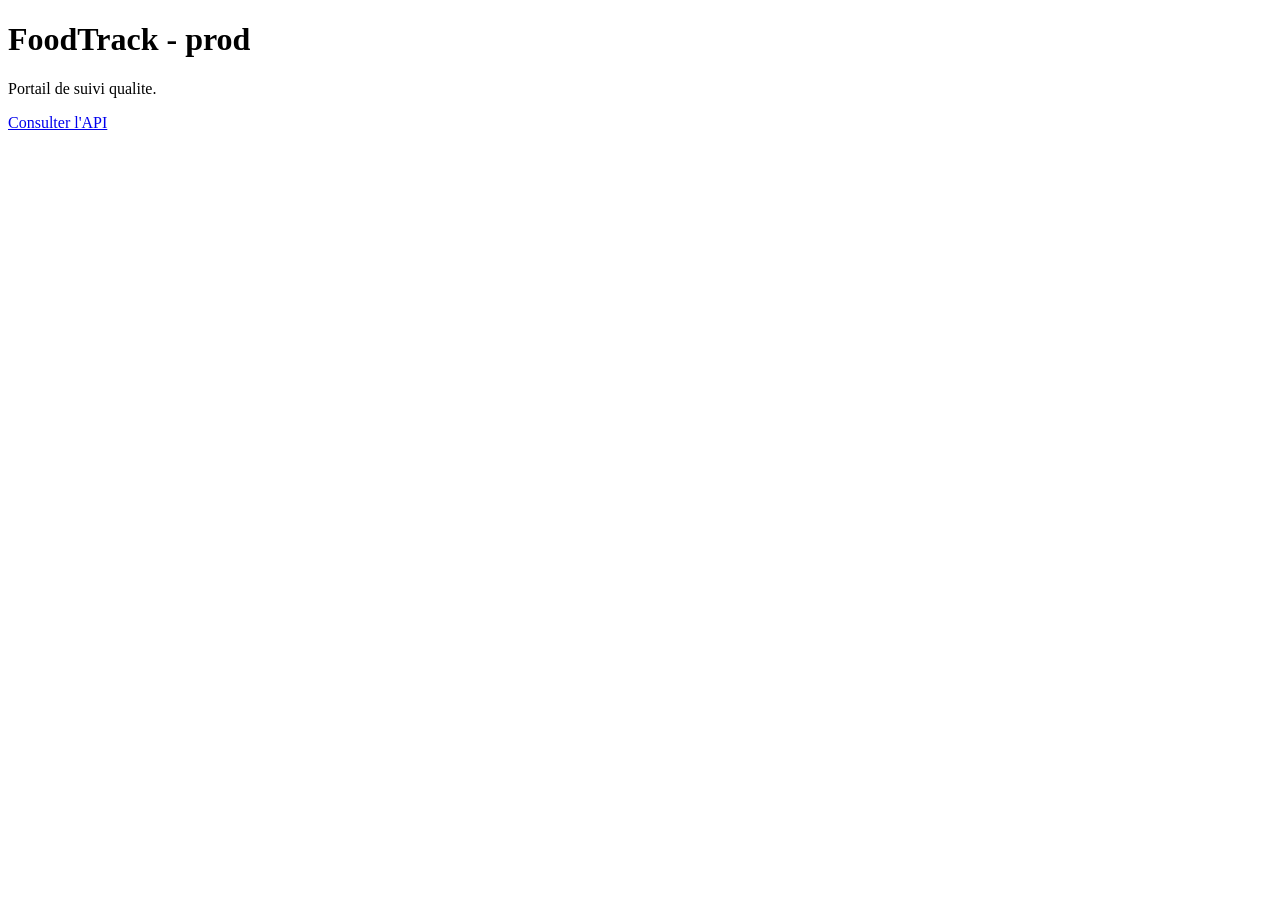
==== k8s/overlays/prod/index.html @ f61c1e89 "feat(k8s): ajouter application FoodTrack et stockage" ====
﻿<!doctype html>
<html lang="fr">
<head><meta charset="utf-8"><title>FoodTrack prod</title></head>
<body>
<h1>FoodTrack - prod</h1>
<p>Portail de suivi qualite.</p>
<p><a href="/api/">Consulter l'API</a></p>
</body>
</html>
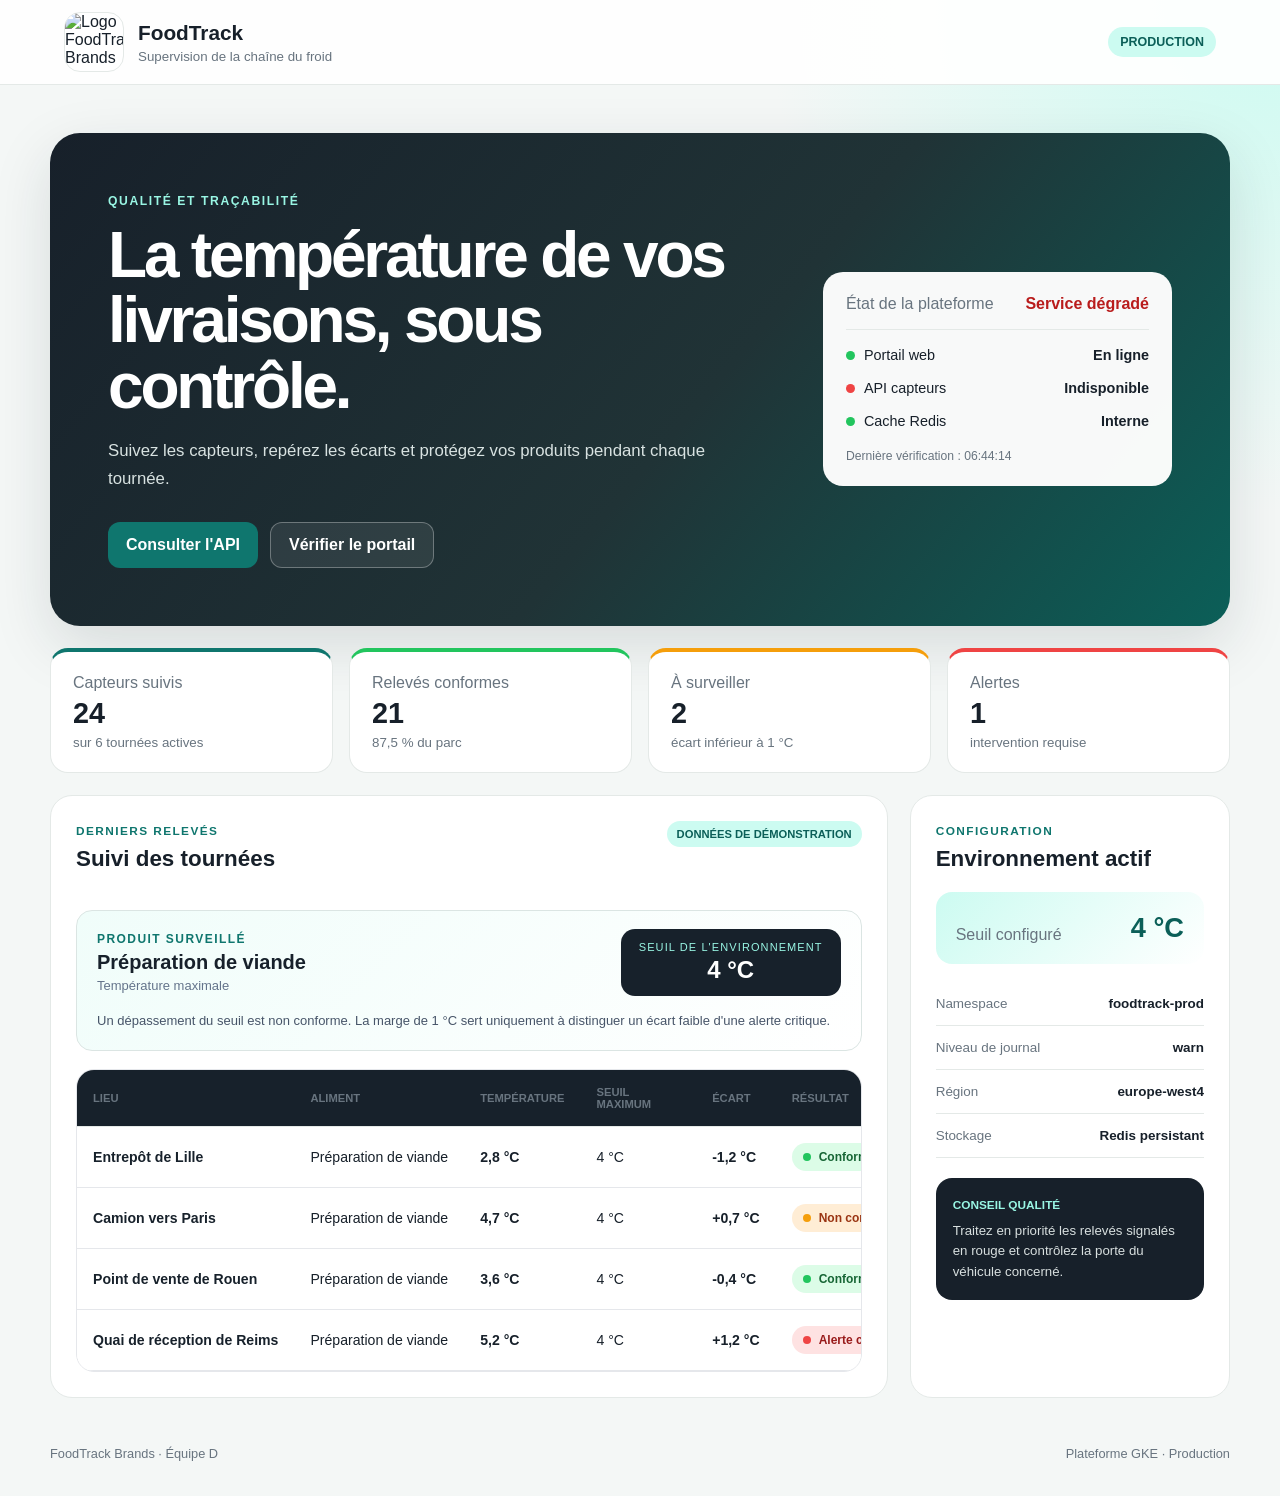
==== commit 050bd54f: "feat(portail): améliorer le suivi des températures" ====
--- a/k8s/overlays/prod/index.html
+++ b/k8s/overlays/prod/index.html
@@ -1,9 +1,794 @@
-﻿<!doctype html>
+<!doctype html>
 <html lang="fr">
-<head><meta charset="utf-8"><title>FoodTrack prod</title></head>
+<head>
+  <meta charset="utf-8">
+  <meta name="viewport" content="width=device-width, initial-scale=1">
+  <meta name="description" content="Tableau de bord FoodTrack">
+  <title>FoodTrack · Production</title>
+
+  <style>
+    :root {
+      --accent: #0f766e;
+      --accent-dark: #0b5f58;
+      --soft: #ccfbf1;
+      --ink: #17202a;
+      --muted: #68747f;
+      --line: #e4e9e7;
+      --surface: #ffffff;
+      --background: #f4f7f6;
+    }
+
+    * {
+      box-sizing: border-box;
+    }
+
+    body {
+      margin: 0;
+      color: var(--ink);
+      background:
+        radial-gradient(circle at 100% 0, var(--soft), transparent 32rem),
+        var(--background);
+      font-family: Arial, Helvetica, sans-serif;
+    }
+
+    .topbar {
+      min-height: 82px;
+      padding: 12px clamp(20px, 5vw, 72px);
+      display: flex;
+      align-items: center;
+      justify-content: space-between;
+      gap: 24px;
+      background: rgba(255, 255, 255, .94);
+      border-bottom: 1px solid var(--line);
+    }
+
+    .brand {
+      display: flex;
+      align-items: center;
+      gap: 14px;
+      text-decoration: none;
+      color: var(--ink);
+    }
+
+    .logo {
+      width: 60px;
+      height: 60px;
+      object-fit: contain;
+      background: white;
+      border: 1px solid var(--line);
+      border-radius: 16px;
+    }
+
+    .brand strong {
+      display: block;
+      font-size: 1.3rem;
+    }
+
+    .brand small {
+      display: block;
+      margin-top: 4px;
+      color: var(--muted);
+    }
+
+    .environment {
+      padding: 8px 12px;
+      color: var(--accent-dark);
+      background: var(--soft);
+      border-radius: 999px;
+      font-size: .78rem;
+      font-weight: bold;
+      text-transform: uppercase;
+    }
+
+    main {
+      width: min(1180px, calc(100% - 40px));
+      margin: auto;
+      padding: 48px 0;
+    }
+
+    .hero {
+      display: grid;
+      grid-template-columns: 1.45fr .75fr;
+      gap: 40px;
+      padding: clamp(30px, 5vw, 58px);
+      color: white;
+      background: linear-gradient(
+        130deg,
+        #17202a 0%,
+        #203336 55%,
+        var(--accent-dark) 100%
+      );
+      border-radius: 30px;
+      box-shadow: 0 20px 60px rgba(20, 37, 43, .13);
+    }
+
+    .eyebrow {
+      color: #99f6e4;
+      font-size: .76rem;
+      font-weight: bold;
+      letter-spacing: .13em;
+      text-transform: uppercase;
+    }
+
+    h1 {
+      max-width: 720px;
+      margin: 14px 0 18px;
+      font-size: clamp(2.3rem, 5vw, 4.3rem);
+      line-height: 1.02;
+      letter-spacing: -.05em;
+    }
+
+    .hero-description {
+      max-width: 650px;
+      margin: 0;
+      color: #d8e2e1;
+      font-size: 1.05rem;
+      line-height: 1.7;
+    }
+
+    .actions {
+      display: flex;
+      flex-wrap: wrap;
+      gap: 12px;
+      margin-top: 28px;
+    }
+
+    .button {
+      min-height: 46px;
+      padding: 0 18px;
+      display: inline-flex;
+      align-items: center;
+      justify-content: center;
+      color: white;
+      border-radius: 12px;
+      font-weight: bold;
+      text-decoration: none;
+    }
+
+    .button-primary {
+      background: var(--accent);
+    }
+
+    .button-secondary {
+      background: rgba(255, 255, 255, .08);
+      border: 1px solid rgba(255, 255, 255, .3);
+    }
+
+    .status-card {
+      align-self: center;
+      padding: 23px;
+      color: var(--ink);
+      background: rgba(255, 255, 255, .97);
+      border-radius: 20px;
+    }
+
+    .status-title {
+      display: flex;
+      justify-content: space-between;
+      gap: 12px;
+      padding-bottom: 16px;
+      border-bottom: 1px solid var(--line);
+    }
+
+    .status-title span {
+      color: var(--muted);
+    }
+
+    .status-title strong {
+      color: #15803d;
+    }
+
+    .status-title strong.offline {
+      color: #b91c1c;
+    }
+
+    .service {
+      display: flex;
+      justify-content: space-between;
+      gap: 16px;
+      padding-top: 17px;
+      font-size: .9rem;
+    }
+
+    .service-name {
+      display: flex;
+      align-items: center;
+    }
+
+    .dot {
+      width: 9px;
+      height: 9px;
+      margin-right: 9px;
+      background: #22c55e;
+      border-radius: 50%;
+    }
+
+    .dot.pending {
+      background: #f59e0b;
+    }
+
+    .dot.offline {
+      background: #ef4444;
+    }
+
+    .updated {
+      margin: 20px 0 0;
+      color: var(--muted);
+      font-size: .76rem;
+    }
+
+    .metrics {
+      display: grid;
+      grid-template-columns: repeat(4, 1fr);
+      gap: 16px;
+      margin: 22px 0;
+    }
+
+    .metric {
+      padding: 22px;
+      background: var(--surface);
+      border: 1px solid var(--line);
+      border-radius: 18px;
+    }
+
+    .metric span,
+    .metric small {
+      display: block;
+      color: var(--muted);
+    }
+
+    .metric strong {
+      display: block;
+      margin: 5px 0;
+      font-size: 1.8rem;
+    }
+
+    .metric.good {
+      border-top: 4px solid #22c55e;
+    }
+
+    .metric.watch {
+      border-top: 4px solid #f59e0b;
+    }
+
+    .metric.alert {
+      border-top: 4px solid #ef4444;
+    }
+
+    .metric.info {
+      border-top: 4px solid var(--accent);
+    }
+
+    .content {
+      display: grid;
+      grid-template-columns: minmax(0, 1.7fr) minmax(280px, .65fr);
+      gap: 22px;
+    }
+
+    .panel {
+      padding: 25px;
+      background: white;
+      border: 1px solid var(--line);
+      border-radius: 22px;
+    }
+
+    .panel-header {
+      display: flex;
+      align-items: flex-start;
+      justify-content: space-between;
+      gap: 20px;
+    }
+
+    .panel h2 {
+      margin: 7px 0 20px;
+      font-size: 1.4rem;
+    }
+
+    .section-label {
+      color: var(--accent);
+      font-size: .74rem;
+      font-weight: bold;
+      letter-spacing: .12em;
+      text-transform: uppercase;
+    }
+
+    .demo {
+      padding: 7px 10px;
+      color: var(--accent-dark);
+      background: var(--soft);
+      border-radius: 999px;
+      font-size: .7rem;
+      font-weight: bold;
+      text-transform: uppercase;
+    }
+
+    .table-wrapper {
+      overflow-x: auto;
+    }
+
+    table {
+      width: 100%;
+      border-collapse: collapse;
+      font-size: .88rem;
+    }
+
+    th {
+      padding: 12px 10px;
+      color: var(--muted);
+      border-bottom: 1px solid var(--line);
+      text-align: left;
+      font-size: .7rem;
+      text-transform: uppercase;
+    }
+
+    td {
+      padding: 16px 10px;
+      border-bottom: 1px solid #eff2f1;
+      white-space: nowrap;
+    }
+
+    .vehicle,
+    .temperature {
+      font-weight: bold;
+    }
+
+    .tag {
+      padding: 5px 9px;
+      border-radius: 999px;
+      font-size: .72rem;
+      font-weight: bold;
+    }
+
+    .tag-ok {
+      color: #166534;
+      background: #dcfce7;
+    }
+
+    .tag-watch {
+      color: #92400e;
+      background: #fef3c7;
+    }
+
+    .tag-alert {
+      color: #991b1b;
+      background: #fee2e2;
+    }
+
+    .threshold {
+      display: flex;
+      align-items: end;
+      justify-content: space-between;
+      padding: 20px;
+      background: linear-gradient(135deg, var(--soft), white);
+      border-radius: 16px;
+    }
+
+    .threshold span {
+      color: var(--muted);
+    }
+
+    .threshold strong {
+      color: var(--accent-dark);
+      font-size: 1.7rem;
+    }
+
+    .config-list {
+      margin: 18px 0 0;
+      padding: 0;
+      list-style: none;
+    }
+
+    .config-list li {
+      display: flex;
+      justify-content: space-between;
+      gap: 12px;
+      padding: 14px 0;
+      border-bottom: 1px solid var(--line);
+      font-size: .84rem;
+    }
+
+    .config-list span {
+      color: var(--muted);
+    }
+
+    .quality-note {
+      margin-top: 20px;
+      padding: 17px;
+      color: white;
+      background: #17202a;
+      border-radius: 16px;
+    }
+
+    .quality-note strong {
+      color: #99f6e4;
+      font-size: .74rem;
+      text-transform: uppercase;
+    }
+
+    .quality-note p {
+      margin: 8px 0 0;
+      color: #d8dfdf;
+      font-size: .83rem;
+      line-height: 1.55;
+    }
+
+    footer {
+      display: flex;
+      justify-content: space-between;
+      gap: 20px;
+      width: min(1180px, calc(100% - 40px));
+      margin: auto;
+      padding: 0 0 35px;
+      color: var(--muted);
+      font-size: .8rem;
+    }
+
+    @media (max-width: 950px) {
+      .hero,
+      .content {
+        grid-template-columns: 1fr;
+      }
+
+      .metrics {
+        grid-template-columns: repeat(2, 1fr);
+      }
+    }
+
+    @media (max-width: 620px) {
+      .topbar {
+        align-items: flex-start;
+      }
+
+      main {
+        width: calc(100% - 24px);
+        padding-top: 20px;
+      }
+
+      .hero {
+        padding: 28px 22px;
+        border-radius: 22px;
+      }
+
+      h1 {
+        font-size: 2.35rem;
+      }
+
+      .metrics {
+        grid-template-columns: 1fr;
+      }
+
+      .panel-header,
+      footer {
+        flex-direction: column;
+      }
+    }
+  </style>
+</head>
+
 <body>
-<h1>FoodTrack - prod</h1>
-<p>Portail de suivi qualite.</p>
-<p><a href="/api/">Consulter l'API</a></p>
+  <header class="topbar">
+    <a class="brand" href="/">
+      <img class="logo" src="/logo.png" alt="Logo FoodTrack Brands">
+      <span>
+        <strong>FoodTrack</strong>
+        <small>Supervision de la chaîne du froid</small>
+      </span>
+    </a>
+
+    <span class="environment">Production</span>
+  </header>
+
+  <main>
+    <section class="hero">
+      <div>
+        <span class="eyebrow">Qualité et traçabilité</span>
+        <h1>La température de vos livraisons, sous contrôle.</h1>
+
+        <p class="hero-description">
+          Suivez les capteurs, repérez les écarts et protégez vos
+          produits pendant chaque tournée.
+        </p>
+
+        <div class="actions">
+          <a class="button button-primary" href="/api/">
+            Consulter l'API
+          </a>
+
+          <a class="button button-secondary" href="/healthz">
+            Vérifier le portail
+          </a>
+        </div>
+      </div>
+
+      <aside class="status-card">
+        <div class="status-title">
+          <span>État de la plateforme</span>
+          <strong id="global-status">Vérification…</strong>
+        </div>
+
+        <div class="service">
+          <span class="service-name">
+            <i class="dot"></i>
+            Portail web
+          </span>
+          <strong>En ligne</strong>
+        </div>
+
+        <div class="service">
+          <span class="service-name">
+            <i class="dot pending" id="api-dot"></i>
+            API capteurs
+          </span>
+          <strong id="api-status">Test en cours</strong>
+        </div>
+
+        <div class="service">
+          <span class="service-name">
+            <i class="dot"></i>
+            Cache Redis
+          </span>
+          <strong>Interne</strong>
+        </div>
+
+        <p class="updated">
+          Dernière vérification :
+          <span id="last-update">—</span>
+        </p>
+      </aside>
+    </section>
+
+    <section class="metrics">
+      <article class="metric info">
+        <span>Capteurs suivis</span>
+        <strong>24</strong>
+        <small>sur 6 tournées actives</small>
+      </article>
+
+      <article class="metric good">
+        <span>Relevés conformes</span>
+        <strong>21</strong>
+        <small>87,5 % du parc</small>
+      </article>
+
+      <article class="metric watch">
+        <span>À surveiller</span>
+        <strong>2</strong>
+        <small>écart inférieur à 1 °C</small>
+      </article>
+
+      <article class="metric alert">
+        <span>Alertes</span>
+        <strong>1</strong>
+        <small>intervention requise</small>
+      </article>
+    </section>
+
+    <section class="content">
+      <article class="panel">
+        <div class="panel-header">
+          <div>
+            <span class="section-label">Derniers relevés</span>
+            <h2>Suivi des tournées</h2>
+          </div>
+
+          <span class="demo">Données de démonstration</span>
+        </div>
+
+        <div class="table-wrapper">
+          <div style="margin:18px 0;padding:18px 20px;border:1px solid #dbe5e3;border-radius:16px;background:linear-gradient(135deg,#f0fdfa,#ffffff);">
+    <div style="display:flex;flex-wrap:wrap;justify-content:space-between;align-items:center;gap:12px;">
+        <div>
+            <div style="font-size:12px;font-weight:800;letter-spacing:.12em;text-transform:uppercase;color:#0f766e;">
+                Produit surveillé
+            </div>
+            <div style="margin-top:5px;font-size:20px;font-weight:900;color:#17212b;">
+                Préparation de viande
+            </div>
+            <div style="margin-top:4px;font-size:13px;color:#64748b;">
+                Température maximale
+            </div>
+        </div>
+
+        <div style="padding:12px 18px;border-radius:14px;background:#17212b;color:white;text-align:center;">
+            <div style="font-size:11px;text-transform:uppercase;letter-spacing:.1em;color:#99f6e4;">
+                Seuil de l'environnement
+            </div>
+            <div style="margin-top:3px;font-size:24px;font-weight:900;">
+                4 °C
+            </div>
+        </div>
+    </div>
+
+    <p style="margin:15px 0 0;color:#475569;font-size:13px;line-height:1.6;">
+        Un dépassement du seuil est non conforme. La marge de 1 °C sert uniquement
+        à distinguer un écart faible d'une alerte critique.
+    </p>
+</div>
+
+<div style="overflow-x:auto;border:1px solid #e5e7eb;border-radius:18px;background:white;">
+    <table style="width:100%;border-collapse:collapse;min-width:850px;">
+        <thead>
+            <tr style="background:#17212b;color:white;text-align:left;">
+                <th style="padding:16px;">Lieu</th>
+                <th style="padding:16px;">Aliment</th>
+                <th style="padding:16px;">Température</th>
+                <th style="padding:16px;">Seuil maximum</th>
+                <th style="padding:16px;">Écart</th>
+                <th style="padding:16px;">Résultat</th>
+            </tr>
+        </thead>
+        <tbody>
+            <tr>
+    <td style="padding:16px;border-bottom:1px solid #e5e7eb;font-weight:700;color:#17212b;">
+        Entrepôt de Lille
+    </td>
+    <td style="padding:16px;border-bottom:1px solid #e5e7eb;">
+        Préparation de viande
+    </td>
+    <td style="padding:16px;border-bottom:1px solid #e5e7eb;font-weight:800;">
+        2,8 °C
+    </td>
+    <td style="padding:16px;border-bottom:1px solid #e5e7eb;">
+        4 °C
+    </td>
+    <td style="padding:16px;border-bottom:1px solid #e5e7eb;font-weight:700;">
+        -1,2 °C
+    </td>
+    <td style="padding:16px;border-bottom:1px solid #e5e7eb;">
+        <span style="display:inline-flex;align-items:center;gap:8px;padding:7px 11px;border-radius:999px;background:#dcfce7;color:#166534;font-size:12px;font-weight:800;white-space:nowrap;">
+            <span style="width:8px;height:8px;border-radius:50%;background:#22c55e;"></span>
+            Conforme
+        </span>
+    </td>
+</tr><tr>
+    <td style="padding:16px;border-bottom:1px solid #e5e7eb;font-weight:700;color:#17212b;">
+        Camion vers Paris
+    </td>
+    <td style="padding:16px;border-bottom:1px solid #e5e7eb;">
+        Préparation de viande
+    </td>
+    <td style="padding:16px;border-bottom:1px solid #e5e7eb;font-weight:800;">
+        4,7 °C
+    </td>
+    <td style="padding:16px;border-bottom:1px solid #e5e7eb;">
+        4 °C
+    </td>
+    <td style="padding:16px;border-bottom:1px solid #e5e7eb;font-weight:700;">
+        +0,7 °C
+    </td>
+    <td style="padding:16px;border-bottom:1px solid #e5e7eb;">
+        <span style="display:inline-flex;align-items:center;gap:8px;padding:7px 11px;border-radius:999px;background:#ffedd5;color:#9a3412;font-size:12px;font-weight:800;white-space:nowrap;">
+            <span style="width:8px;height:8px;border-radius:50%;background:#f59e0b;"></span>
+            Non conforme
+        </span>
+    </td>
+</tr><tr>
+    <td style="padding:16px;border-bottom:1px solid #e5e7eb;font-weight:700;color:#17212b;">
+        Point de vente de Rouen
+    </td>
+    <td style="padding:16px;border-bottom:1px solid #e5e7eb;">
+        Préparation de viande
+    </td>
+    <td style="padding:16px;border-bottom:1px solid #e5e7eb;font-weight:800;">
+        3,6 °C
+    </td>
+    <td style="padding:16px;border-bottom:1px solid #e5e7eb;">
+        4 °C
+    </td>
+    <td style="padding:16px;border-bottom:1px solid #e5e7eb;font-weight:700;">
+        -0,4 °C
+    </td>
+    <td style="padding:16px;border-bottom:1px solid #e5e7eb;">
+        <span style="display:inline-flex;align-items:center;gap:8px;padding:7px 11px;border-radius:999px;background:#dcfce7;color:#166534;font-size:12px;font-weight:800;white-space:nowrap;">
+            <span style="width:8px;height:8px;border-radius:50%;background:#22c55e;"></span>
+            Conforme
+        </span>
+    </td>
+</tr><tr>
+    <td style="padding:16px;border-bottom:1px solid #e5e7eb;font-weight:700;color:#17212b;">
+        Quai de réception de Reims
+    </td>
+    <td style="padding:16px;border-bottom:1px solid #e5e7eb;">
+        Préparation de viande
+    </td>
+    <td style="padding:16px;border-bottom:1px solid #e5e7eb;font-weight:800;">
+        5,2 °C
+    </td>
+    <td style="padding:16px;border-bottom:1px solid #e5e7eb;">
+        4 °C
+    </td>
+    <td style="padding:16px;border-bottom:1px solid #e5e7eb;font-weight:700;">
+        +1,2 °C
+    </td>
+    <td style="padding:16px;border-bottom:1px solid #e5e7eb;">
+        <span style="display:inline-flex;align-items:center;gap:8px;padding:7px 11px;border-radius:999px;background:#fee2e2;color:#991b1b;font-size:12px;font-weight:800;white-space:nowrap;">
+            <span style="width:8px;height:8px;border-radius:50%;background:#ef4444;"></span>
+            Alerte critique
+        </span>
+    </td>
+</tr>
+        </tbody>
+    </table>
+</div>
+        </div>
+      </article>
+
+      <aside class="panel">
+        <span class="section-label">Configuration</span>
+        <h2>Environnement actif</h2>
+
+        <div class="threshold">
+          <span>Seuil configuré</span>
+          <strong>4 °C</strong>
+        </div>
+
+        <ul class="config-list">
+          <li>
+            <span>Namespace</span>
+            <strong>foodtrack-prod</strong>
+          </li>
+
+          <li>
+            <span>Niveau de journal</span>
+            <strong>warn</strong>
+          </li>
+
+          <li>
+            <span>Région</span>
+            <strong>europe-west4</strong>
+          </li>
+
+          <li>
+            <span>Stockage</span>
+            <strong>Redis persistant</strong>
+          </li>
+        </ul>
+
+        <div class="quality-note">
+          <strong>Conseil qualité</strong>
+
+          <p>
+            Traitez en priorité les relevés signalés en rouge et
+            contrôlez la porte du véhicule concerné.
+          </p>
+        </div>
+      </aside>
+    </section>
+  </main>
+
+  <footer>
+    <span>FoodTrack Brands · Équipe D</span>
+    <span>Plateforme GKE · Production</span>
+  </footer>
+
+  <script>
+    const apiStatus = document.getElementById("api-status");
+    const apiDot = document.getElementById("api-dot");
+    const globalStatus = document.getElementById("global-status");
+
+    document.getElementById("last-update").textContent =
+      new Intl.DateTimeFormat("fr-FR", {
+        hour: "2-digit",
+        minute: "2-digit",
+        second: "2-digit"
+      }).format(new Date());
+
+    fetch("/api/", { cache: "no-store" })
+      .then(response => {
+        if (!response.ok) {
+          throw new Error("HTTP " + response.status);
+        }
+
+        apiStatus.textContent = "En ligne";
+        apiDot.className = "dot";
+        globalStatus.textContent = "Opérationnelle";
+      })
+      .catch(() => {
+        apiStatus.textContent = "Indisponible";
+        apiDot.className = "dot offline";
+        globalStatus.textContent = "Service dégradé";
+        globalStatus.classList.add("offline");
+      });
+  </script>
 </body>
-</html>
+</html>
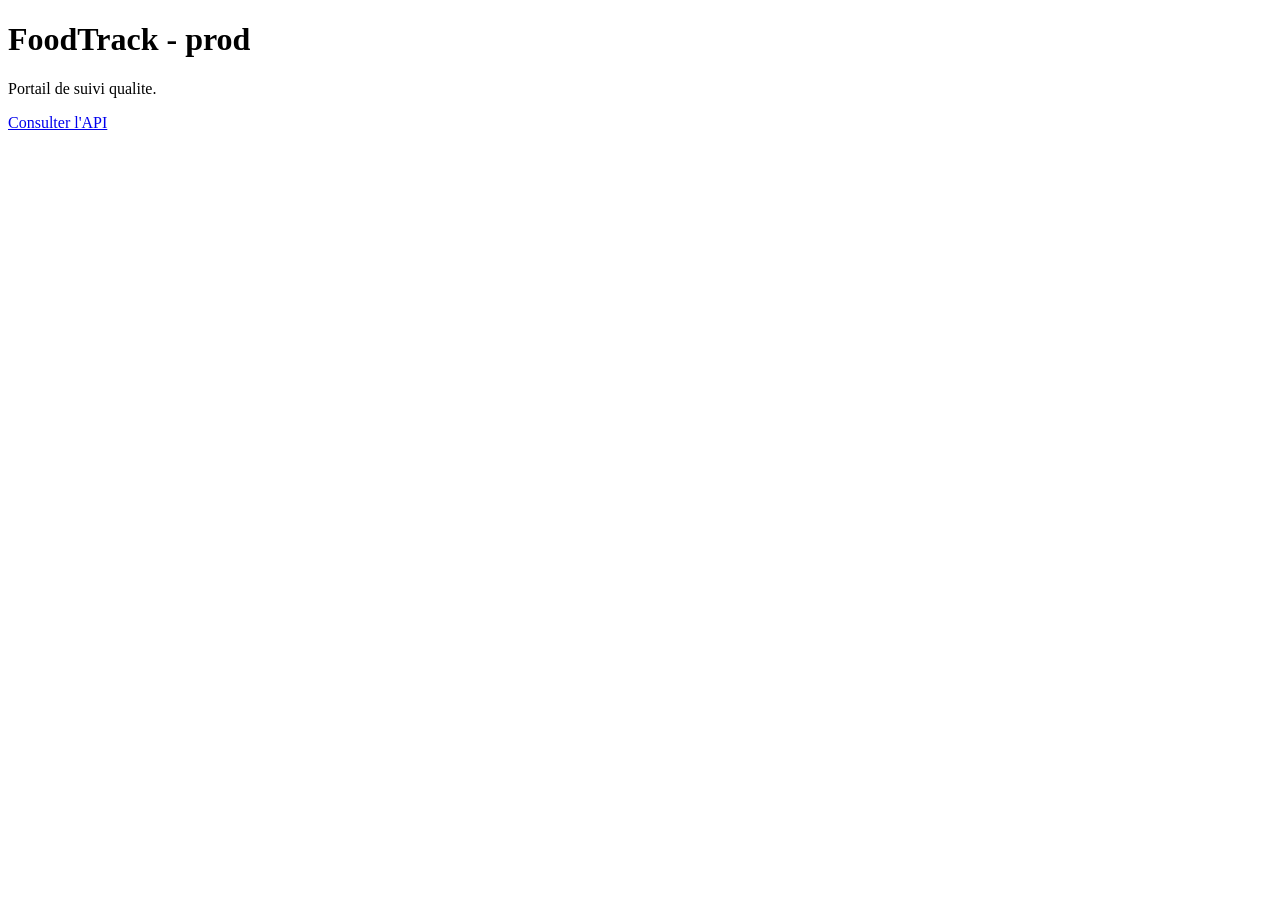
==== commit de384e4e: "Merge branch 'main' into feature/terraform" ====
--- a/k8s/overlays/prod/index.html
+++ b/k8s/overlays/prod/index.html
@@ -1,794 +1,9 @@
-<!doctype html>
+﻿<!doctype html>
 <html lang="fr">
-<head>
-  <meta charset="utf-8">
-  <meta name="viewport" content="width=device-width, initial-scale=1">
-  <meta name="description" content="Tableau de bord FoodTrack">
-  <title>FoodTrack · Production</title>
-
-  <style>
-    :root {
-      --accent: #0f766e;
-      --accent-dark: #0b5f58;
-      --soft: #ccfbf1;
-      --ink: #17202a;
-      --muted: #68747f;
-      --line: #e4e9e7;
-      --surface: #ffffff;
-      --background: #f4f7f6;
-    }
-
-    * {
-      box-sizing: border-box;
-    }
-
-    body {
-      margin: 0;
-      color: var(--ink);
-      background:
-        radial-gradient(circle at 100% 0, var(--soft), transparent 32rem),
-        var(--background);
-      font-family: Arial, Helvetica, sans-serif;
-    }
-
-    .topbar {
-      min-height: 82px;
-      padding: 12px clamp(20px, 5vw, 72px);
-      display: flex;
-      align-items: center;
-      justify-content: space-between;
-      gap: 24px;
-      background: rgba(255, 255, 255, .94);
-      border-bottom: 1px solid var(--line);
-    }
-
-    .brand {
-      display: flex;
-      align-items: center;
-      gap: 14px;
-      text-decoration: none;
-      color: var(--ink);
-    }
-
-    .logo {
-      width: 60px;
-      height: 60px;
-      object-fit: contain;
-      background: white;
-      border: 1px solid var(--line);
-      border-radius: 16px;
-    }
-
-    .brand strong {
-      display: block;
-      font-size: 1.3rem;
-    }
-
-    .brand small {
-      display: block;
-      margin-top: 4px;
-      color: var(--muted);
-    }
-
-    .environment {
-      padding: 8px 12px;
-      color: var(--accent-dark);
-      background: var(--soft);
-      border-radius: 999px;
-      font-size: .78rem;
-      font-weight: bold;
-      text-transform: uppercase;
-    }
-
-    main {
-      width: min(1180px, calc(100% - 40px));
-      margin: auto;
-      padding: 48px 0;
-    }
-
-    .hero {
-      display: grid;
-      grid-template-columns: 1.45fr .75fr;
-      gap: 40px;
-      padding: clamp(30px, 5vw, 58px);
-      color: white;
-      background: linear-gradient(
-        130deg,
-        #17202a 0%,
-        #203336 55%,
-        var(--accent-dark) 100%
-      );
-      border-radius: 30px;
-      box-shadow: 0 20px 60px rgba(20, 37, 43, .13);
-    }
-
-    .eyebrow {
-      color: #99f6e4;
-      font-size: .76rem;
-      font-weight: bold;
-      letter-spacing: .13em;
-      text-transform: uppercase;
-    }
-
-    h1 {
-      max-width: 720px;
-      margin: 14px 0 18px;
-      font-size: clamp(2.3rem, 5vw, 4.3rem);
-      line-height: 1.02;
-      letter-spacing: -.05em;
-    }
-
-    .hero-description {
-      max-width: 650px;
-      margin: 0;
-      color: #d8e2e1;
-      font-size: 1.05rem;
-      line-height: 1.7;
-    }
-
-    .actions {
-      display: flex;
-      flex-wrap: wrap;
-      gap: 12px;
-      margin-top: 28px;
-    }
-
-    .button {
-      min-height: 46px;
-      padding: 0 18px;
-      display: inline-flex;
-      align-items: center;
-      justify-content: center;
-      color: white;
-      border-radius: 12px;
-      font-weight: bold;
-      text-decoration: none;
-    }
-
-    .button-primary {
-      background: var(--accent);
-    }
-
-    .button-secondary {
-      background: rgba(255, 255, 255, .08);
-      border: 1px solid rgba(255, 255, 255, .3);
-    }
-
-    .status-card {
-      align-self: center;
-      padding: 23px;
-      color: var(--ink);
-      background: rgba(255, 255, 255, .97);
-      border-radius: 20px;
-    }
-
-    .status-title {
-      display: flex;
-      justify-content: space-between;
-      gap: 12px;
-      padding-bottom: 16px;
-      border-bottom: 1px solid var(--line);
-    }
-
-    .status-title span {
-      color: var(--muted);
-    }
-
-    .status-title strong {
-      color: #15803d;
-    }
-
-    .status-title strong.offline {
-      color: #b91c1c;
-    }
-
-    .service {
-      display: flex;
-      justify-content: space-between;
-      gap: 16px;
-      padding-top: 17px;
-      font-size: .9rem;
-    }
-
-    .service-name {
-      display: flex;
-      align-items: center;
-    }
-
-    .dot {
-      width: 9px;
-      height: 9px;
-      margin-right: 9px;
-      background: #22c55e;
-      border-radius: 50%;
-    }
-
-    .dot.pending {
-      background: #f59e0b;
-    }
-
-    .dot.offline {
-      background: #ef4444;
-    }
-
-    .updated {
-      margin: 20px 0 0;
-      color: var(--muted);
-      font-size: .76rem;
-    }
-
-    .metrics {
-      display: grid;
-      grid-template-columns: repeat(4, 1fr);
-      gap: 16px;
-      margin: 22px 0;
-    }
-
-    .metric {
-      padding: 22px;
-      background: var(--surface);
-      border: 1px solid var(--line);
-      border-radius: 18px;
-    }
-
-    .metric span,
-    .metric small {
-      display: block;
-      color: var(--muted);
-    }
-
-    .metric strong {
-      display: block;
-      margin: 5px 0;
-      font-size: 1.8rem;
-    }
-
-    .metric.good {
-      border-top: 4px solid #22c55e;
-    }
-
-    .metric.watch {
-      border-top: 4px solid #f59e0b;
-    }
-
-    .metric.alert {
-      border-top: 4px solid #ef4444;
-    }
-
-    .metric.info {
-      border-top: 4px solid var(--accent);
-    }
-
-    .content {
-      display: grid;
-      grid-template-columns: minmax(0, 1.7fr) minmax(280px, .65fr);
-      gap: 22px;
-    }
-
-    .panel {
-      padding: 25px;
-      background: white;
-      border: 1px solid var(--line);
-      border-radius: 22px;
-    }
-
-    .panel-header {
-      display: flex;
-      align-items: flex-start;
-      justify-content: space-between;
-      gap: 20px;
-    }
-
-    .panel h2 {
-      margin: 7px 0 20px;
-      font-size: 1.4rem;
-    }
-
-    .section-label {
-      color: var(--accent);
-      font-size: .74rem;
-      font-weight: bold;
-      letter-spacing: .12em;
-      text-transform: uppercase;
-    }
-
-    .demo {
-      padding: 7px 10px;
-      color: var(--accent-dark);
-      background: var(--soft);
-      border-radius: 999px;
-      font-size: .7rem;
-      font-weight: bold;
-      text-transform: uppercase;
-    }
-
-    .table-wrapper {
-      overflow-x: auto;
-    }
-
-    table {
-      width: 100%;
-      border-collapse: collapse;
-      font-size: .88rem;
-    }
-
-    th {
-      padding: 12px 10px;
-      color: var(--muted);
-      border-bottom: 1px solid var(--line);
-      text-align: left;
-      font-size: .7rem;
-      text-transform: uppercase;
-    }
-
-    td {
-      padding: 16px 10px;
-      border-bottom: 1px solid #eff2f1;
-      white-space: nowrap;
-    }
-
-    .vehicle,
-    .temperature {
-      font-weight: bold;
-    }
-
-    .tag {
-      padding: 5px 9px;
-      border-radius: 999px;
-      font-size: .72rem;
-      font-weight: bold;
-    }
-
-    .tag-ok {
-      color: #166534;
-      background: #dcfce7;
-    }
-
-    .tag-watch {
-      color: #92400e;
-      background: #fef3c7;
-    }
-
-    .tag-alert {
-      color: #991b1b;
-      background: #fee2e2;
-    }
-
-    .threshold {
-      display: flex;
-      align-items: end;
-      justify-content: space-between;
-      padding: 20px;
-      background: linear-gradient(135deg, var(--soft), white);
-      border-radius: 16px;
-    }
-
-    .threshold span {
-      color: var(--muted);
-    }
-
-    .threshold strong {
-      color: var(--accent-dark);
-      font-size: 1.7rem;
-    }
-
-    .config-list {
-      margin: 18px 0 0;
-      padding: 0;
-      list-style: none;
-    }
-
-    .config-list li {
-      display: flex;
-      justify-content: space-between;
-      gap: 12px;
-      padding: 14px 0;
-      border-bottom: 1px solid var(--line);
-      font-size: .84rem;
-    }
-
-    .config-list span {
-      color: var(--muted);
-    }
-
-    .quality-note {
-      margin-top: 20px;
-      padding: 17px;
-      color: white;
-      background: #17202a;
-      border-radius: 16px;
-    }
-
-    .quality-note strong {
-      color: #99f6e4;
-      font-size: .74rem;
-      text-transform: uppercase;
-    }
-
-    .quality-note p {
-      margin: 8px 0 0;
-      color: #d8dfdf;
-      font-size: .83rem;
-      line-height: 1.55;
-    }
-
-    footer {
-      display: flex;
-      justify-content: space-between;
-      gap: 20px;
-      width: min(1180px, calc(100% - 40px));
-      margin: auto;
-      padding: 0 0 35px;
-      color: var(--muted);
-      font-size: .8rem;
-    }
-
-    @media (max-width: 950px) {
-      .hero,
-      .content {
-        grid-template-columns: 1fr;
-      }
-
-      .metrics {
-        grid-template-columns: repeat(2, 1fr);
-      }
-    }
-
-    @media (max-width: 620px) {
-      .topbar {
-        align-items: flex-start;
-      }
-
-      main {
-        width: calc(100% - 24px);
-        padding-top: 20px;
-      }
-
-      .hero {
-        padding: 28px 22px;
-        border-radius: 22px;
-      }
-
-      h1 {
-        font-size: 2.35rem;
-      }
-
-      .metrics {
-        grid-template-columns: 1fr;
-      }
-
-      .panel-header,
-      footer {
-        flex-direction: column;
-      }
-    }
-  </style>
-</head>
-
+<head><meta charset="utf-8"><title>FoodTrack prod</title></head>
 <body>
-  <header class="topbar">
-    <a class="brand" href="/">
-      <img class="logo" src="/logo.png" alt="Logo FoodTrack Brands">
-      <span>
-        <strong>FoodTrack</strong>
-        <small>Supervision de la chaîne du froid</small>
-      </span>
-    </a>
-
-    <span class="environment">Production</span>
-  </header>
-
-  <main>
-    <section class="hero">
-      <div>
-        <span class="eyebrow">Qualité et traçabilité</span>
-        <h1>La température de vos livraisons, sous contrôle.</h1>
-
-        <p class="hero-description">
-          Suivez les capteurs, repérez les écarts et protégez vos
-          produits pendant chaque tournée.
-        </p>
-
-        <div class="actions">
-          <a class="button button-primary" href="/api/">
-            Consulter l'API
-          </a>
-
-          <a class="button button-secondary" href="/healthz">
-            Vérifier le portail
-          </a>
-        </div>
-      </div>
-
-      <aside class="status-card">
-        <div class="status-title">
-          <span>État de la plateforme</span>
-          <strong id="global-status">Vérification…</strong>
-        </div>
-
-        <div class="service">
-          <span class="service-name">
-            <i class="dot"></i>
-            Portail web
-          </span>
-          <strong>En ligne</strong>
-        </div>
-
-        <div class="service">
-          <span class="service-name">
-            <i class="dot pending" id="api-dot"></i>
-            API capteurs
-          </span>
-          <strong id="api-status">Test en cours</strong>
-        </div>
-
-        <div class="service">
-          <span class="service-name">
-            <i class="dot"></i>
-            Cache Redis
-          </span>
-          <strong>Interne</strong>
-        </div>
-
-        <p class="updated">
-          Dernière vérification :
-          <span id="last-update">—</span>
-        </p>
-      </aside>
-    </section>
-
-    <section class="metrics">
-      <article class="metric info">
-        <span>Capteurs suivis</span>
-        <strong>24</strong>
-        <small>sur 6 tournées actives</small>
-      </article>
-
-      <article class="metric good">
-        <span>Relevés conformes</span>
-        <strong>21</strong>
-        <small>87,5 % du parc</small>
-      </article>
-
-      <article class="metric watch">
-        <span>À surveiller</span>
-        <strong>2</strong>
-        <small>écart inférieur à 1 °C</small>
-      </article>
-
-      <article class="metric alert">
-        <span>Alertes</span>
-        <strong>1</strong>
-        <small>intervention requise</small>
-      </article>
-    </section>
-
-    <section class="content">
-      <article class="panel">
-        <div class="panel-header">
-          <div>
-            <span class="section-label">Derniers relevés</span>
-            <h2>Suivi des tournées</h2>
-          </div>
-
-          <span class="demo">Données de démonstration</span>
-        </div>
-
-        <div class="table-wrapper">
-          <div style="margin:18px 0;padding:18px 20px;border:1px solid #dbe5e3;border-radius:16px;background:linear-gradient(135deg,#f0fdfa,#ffffff);">
-    <div style="display:flex;flex-wrap:wrap;justify-content:space-between;align-items:center;gap:12px;">
-        <div>
-            <div style="font-size:12px;font-weight:800;letter-spacing:.12em;text-transform:uppercase;color:#0f766e;">
-                Produit surveillé
-            </div>
-            <div style="margin-top:5px;font-size:20px;font-weight:900;color:#17212b;">
-                Préparation de viande
-            </div>
-            <div style="margin-top:4px;font-size:13px;color:#64748b;">
-                Température maximale
-            </div>
-        </div>
-
-        <div style="padding:12px 18px;border-radius:14px;background:#17212b;color:white;text-align:center;">
-            <div style="font-size:11px;text-transform:uppercase;letter-spacing:.1em;color:#99f6e4;">
-                Seuil de l'environnement
-            </div>
-            <div style="margin-top:3px;font-size:24px;font-weight:900;">
-                4 °C
-            </div>
-        </div>
-    </div>
-
-    <p style="margin:15px 0 0;color:#475569;font-size:13px;line-height:1.6;">
-        Un dépassement du seuil est non conforme. La marge de 1 °C sert uniquement
-        à distinguer un écart faible d'une alerte critique.
-    </p>
-</div>
-
-<div style="overflow-x:auto;border:1px solid #e5e7eb;border-radius:18px;background:white;">
-    <table style="width:100%;border-collapse:collapse;min-width:850px;">
-        <thead>
-            <tr style="background:#17212b;color:white;text-align:left;">
-                <th style="padding:16px;">Lieu</th>
-                <th style="padding:16px;">Aliment</th>
-                <th style="padding:16px;">Température</th>
-                <th style="padding:16px;">Seuil maximum</th>
-                <th style="padding:16px;">Écart</th>
-                <th style="padding:16px;">Résultat</th>
-            </tr>
-        </thead>
-        <tbody>
-            <tr>
-    <td style="padding:16px;border-bottom:1px solid #e5e7eb;font-weight:700;color:#17212b;">
-        Entrepôt de Lille
-    </td>
-    <td style="padding:16px;border-bottom:1px solid #e5e7eb;">
-        Préparation de viande
-    </td>
-    <td style="padding:16px;border-bottom:1px solid #e5e7eb;font-weight:800;">
-        2,8 °C
-    </td>
-    <td style="padding:16px;border-bottom:1px solid #e5e7eb;">
-        4 °C
-    </td>
-    <td style="padding:16px;border-bottom:1px solid #e5e7eb;font-weight:700;">
-        -1,2 °C
-    </td>
-    <td style="padding:16px;border-bottom:1px solid #e5e7eb;">
-        <span style="display:inline-flex;align-items:center;gap:8px;padding:7px 11px;border-radius:999px;background:#dcfce7;color:#166534;font-size:12px;font-weight:800;white-space:nowrap;">
-            <span style="width:8px;height:8px;border-radius:50%;background:#22c55e;"></span>
-            Conforme
-        </span>
-    </td>
-</tr><tr>
-    <td style="padding:16px;border-bottom:1px solid #e5e7eb;font-weight:700;color:#17212b;">
-        Camion vers Paris
-    </td>
-    <td style="padding:16px;border-bottom:1px solid #e5e7eb;">
-        Préparation de viande
-    </td>
-    <td style="padding:16px;border-bottom:1px solid #e5e7eb;font-weight:800;">
-        4,7 °C
-    </td>
-    <td style="padding:16px;border-bottom:1px solid #e5e7eb;">
-        4 °C
-    </td>
-    <td style="padding:16px;border-bottom:1px solid #e5e7eb;font-weight:700;">
-        +0,7 °C
-    </td>
-    <td style="padding:16px;border-bottom:1px solid #e5e7eb;">
-        <span style="display:inline-flex;align-items:center;gap:8px;padding:7px 11px;border-radius:999px;background:#ffedd5;color:#9a3412;font-size:12px;font-weight:800;white-space:nowrap;">
-            <span style="width:8px;height:8px;border-radius:50%;background:#f59e0b;"></span>
-            Non conforme
-        </span>
-    </td>
-</tr><tr>
-    <td style="padding:16px;border-bottom:1px solid #e5e7eb;font-weight:700;color:#17212b;">
-        Point de vente de Rouen
-    </td>
-    <td style="padding:16px;border-bottom:1px solid #e5e7eb;">
-        Préparation de viande
-    </td>
-    <td style="padding:16px;border-bottom:1px solid #e5e7eb;font-weight:800;">
-        3,6 °C
-    </td>
-    <td style="padding:16px;border-bottom:1px solid #e5e7eb;">
-        4 °C
-    </td>
-    <td style="padding:16px;border-bottom:1px solid #e5e7eb;font-weight:700;">
-        -0,4 °C
-    </td>
-    <td style="padding:16px;border-bottom:1px solid #e5e7eb;">
-        <span style="display:inline-flex;align-items:center;gap:8px;padding:7px 11px;border-radius:999px;background:#dcfce7;color:#166534;font-size:12px;font-weight:800;white-space:nowrap;">
-            <span style="width:8px;height:8px;border-radius:50%;background:#22c55e;"></span>
-            Conforme
-        </span>
-    </td>
-</tr><tr>
-    <td style="padding:16px;border-bottom:1px solid #e5e7eb;font-weight:700;color:#17212b;">
-        Quai de réception de Reims
-    </td>
-    <td style="padding:16px;border-bottom:1px solid #e5e7eb;">
-        Préparation de viande
-    </td>
-    <td style="padding:16px;border-bottom:1px solid #e5e7eb;font-weight:800;">
-        5,2 °C
-    </td>
-    <td style="padding:16px;border-bottom:1px solid #e5e7eb;">
-        4 °C
-    </td>
-    <td style="padding:16px;border-bottom:1px solid #e5e7eb;font-weight:700;">
-        +1,2 °C
-    </td>
-    <td style="padding:16px;border-bottom:1px solid #e5e7eb;">
-        <span style="display:inline-flex;align-items:center;gap:8px;padding:7px 11px;border-radius:999px;background:#fee2e2;color:#991b1b;font-size:12px;font-weight:800;white-space:nowrap;">
-            <span style="width:8px;height:8px;border-radius:50%;background:#ef4444;"></span>
-            Alerte critique
-        </span>
-    </td>
-</tr>
-        </tbody>
-    </table>
-</div>
-        </div>
-      </article>
-
-      <aside class="panel">
-        <span class="section-label">Configuration</span>
-        <h2>Environnement actif</h2>
-
-        <div class="threshold">
-          <span>Seuil configuré</span>
-          <strong>4 °C</strong>
-        </div>
-
-        <ul class="config-list">
-          <li>
-            <span>Namespace</span>
-            <strong>foodtrack-prod</strong>
-          </li>
-
-          <li>
-            <span>Niveau de journal</span>
-            <strong>warn</strong>
-          </li>
-
-          <li>
-            <span>Région</span>
-            <strong>europe-west4</strong>
-          </li>
-
-          <li>
-            <span>Stockage</span>
-            <strong>Redis persistant</strong>
-          </li>
-        </ul>
-
-        <div class="quality-note">
-          <strong>Conseil qualité</strong>
-
-          <p>
-            Traitez en priorité les relevés signalés en rouge et
-            contrôlez la porte du véhicule concerné.
-          </p>
-        </div>
-      </aside>
-    </section>
-  </main>
-
-  <footer>
-    <span>FoodTrack Brands · Équipe D</span>
-    <span>Plateforme GKE · Production</span>
-  </footer>
-
-  <script>
-    const apiStatus = document.getElementById("api-status");
-    const apiDot = document.getElementById("api-dot");
-    const globalStatus = document.getElementById("global-status");
-
-    document.getElementById("last-update").textContent =
-      new Intl.DateTimeFormat("fr-FR", {
-        hour: "2-digit",
-        minute: "2-digit",
-        second: "2-digit"
-      }).format(new Date());
-
-    fetch("/api/", { cache: "no-store" })
-      .then(response => {
-        if (!response.ok) {
-          throw new Error("HTTP " + response.status);
-        }
-
-        apiStatus.textContent = "En ligne";
-        apiDot.className = "dot";
-        globalStatus.textContent = "Opérationnelle";
-      })
-      .catch(() => {
-        apiStatus.textContent = "Indisponible";
-        apiDot.className = "dot offline";
-        globalStatus.textContent = "Service dégradé";
-        globalStatus.classList.add("offline");
-      });
-  </script>
+<h1>FoodTrack - prod</h1>
+<p>Portail de suivi qualite.</p>
+<p><a href="/api/">Consulter l'API</a></p>
 </body>
-</html>+</html>
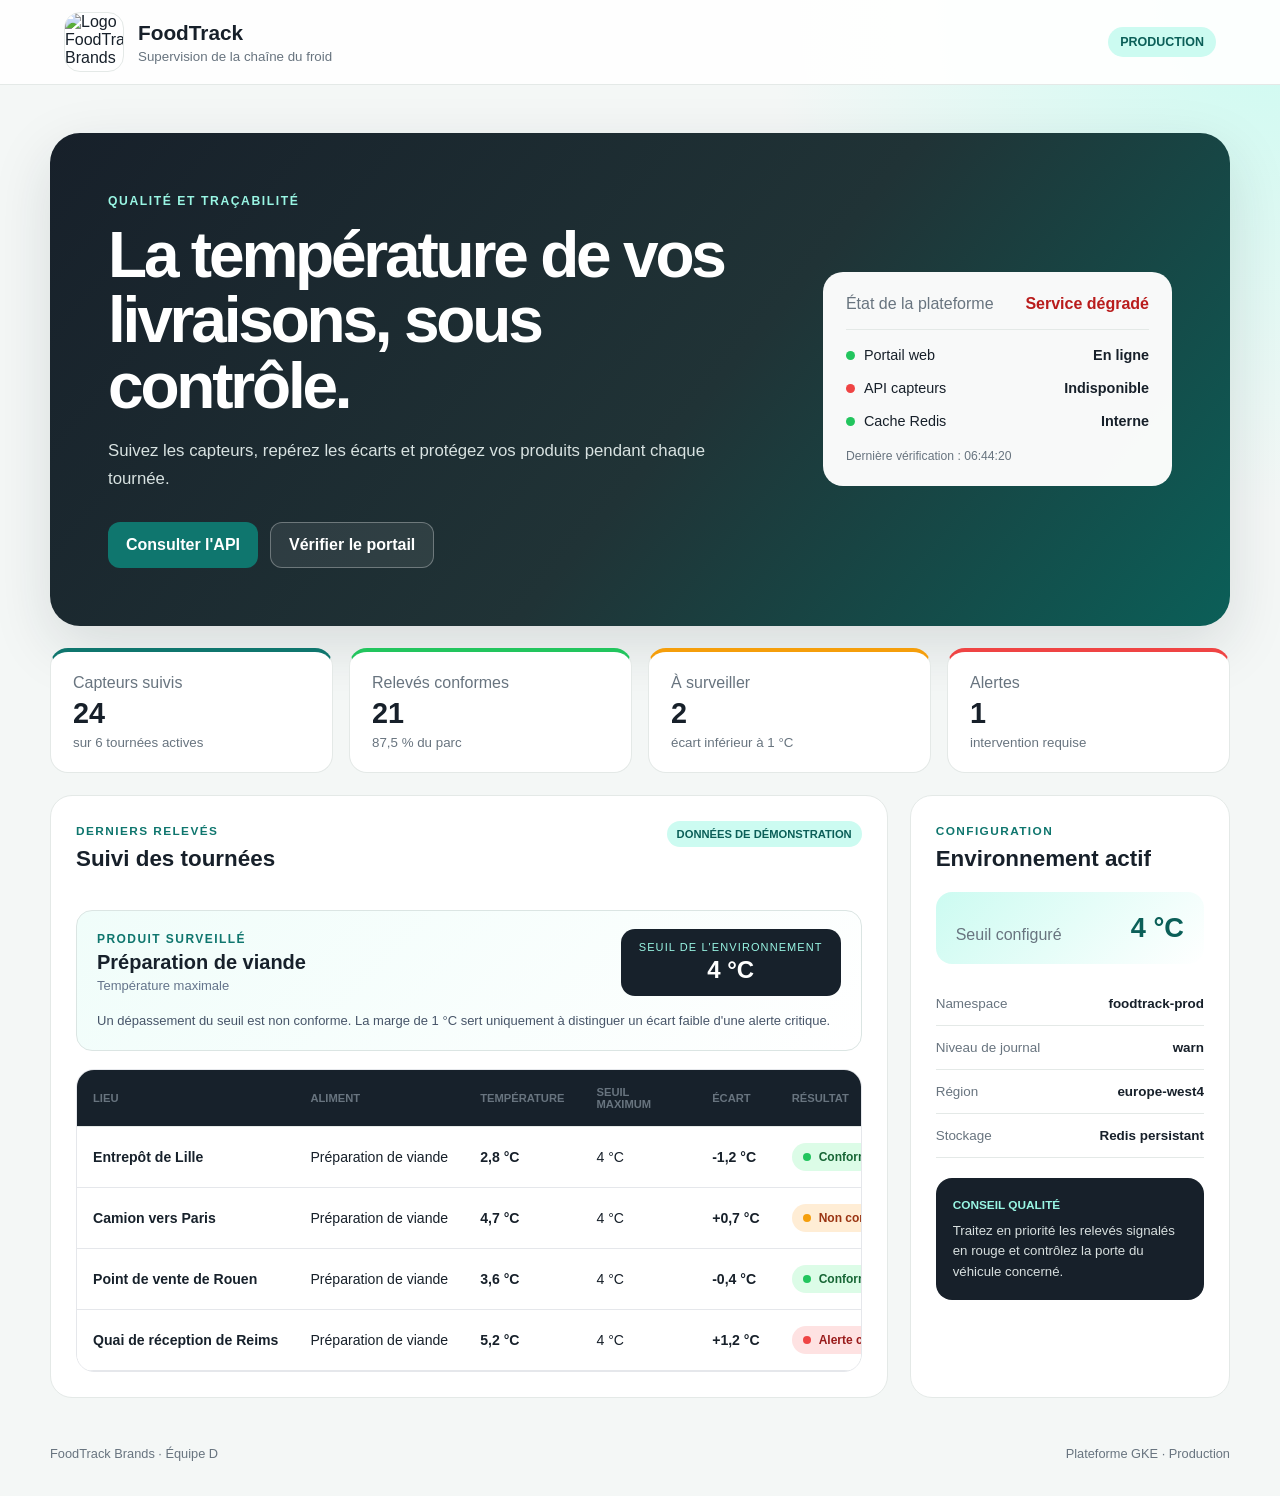
==== commit 093b7688: "Merge pull request #44 from assmaalibakir/feature/portail-ui feat(portail): améliorer le suivi des t" ====
--- a/k8s/overlays/prod/index.html
+++ b/k8s/overlays/prod/index.html
@@ -1,9 +1,794 @@
-﻿<!doctype html>
+<!doctype html>
 <html lang="fr">
-<head><meta charset="utf-8"><title>FoodTrack prod</title></head>
+<head>
+  <meta charset="utf-8">
+  <meta name="viewport" content="width=device-width, initial-scale=1">
+  <meta name="description" content="Tableau de bord FoodTrack">
+  <title>FoodTrack · Production</title>
+
+  <style>
+    :root {
+      --accent: #0f766e;
+      --accent-dark: #0b5f58;
+      --soft: #ccfbf1;
+      --ink: #17202a;
+      --muted: #68747f;
+      --line: #e4e9e7;
+      --surface: #ffffff;
+      --background: #f4f7f6;
+    }
+
+    * {
+      box-sizing: border-box;
+    }
+
+    body {
+      margin: 0;
+      color: var(--ink);
+      background:
+        radial-gradient(circle at 100% 0, var(--soft), transparent 32rem),
+        var(--background);
+      font-family: Arial, Helvetica, sans-serif;
+    }
+
+    .topbar {
+      min-height: 82px;
+      padding: 12px clamp(20px, 5vw, 72px);
+      display: flex;
+      align-items: center;
+      justify-content: space-between;
+      gap: 24px;
+      background: rgba(255, 255, 255, .94);
+      border-bottom: 1px solid var(--line);
+    }
+
+    .brand {
+      display: flex;
+      align-items: center;
+      gap: 14px;
+      text-decoration: none;
+      color: var(--ink);
+    }
+
+    .logo {
+      width: 60px;
+      height: 60px;
+      object-fit: contain;
+      background: white;
+      border: 1px solid var(--line);
+      border-radius: 16px;
+    }
+
+    .brand strong {
+      display: block;
+      font-size: 1.3rem;
+    }
+
+    .brand small {
+      display: block;
+      margin-top: 4px;
+      color: var(--muted);
+    }
+
+    .environment {
+      padding: 8px 12px;
+      color: var(--accent-dark);
+      background: var(--soft);
+      border-radius: 999px;
+      font-size: .78rem;
+      font-weight: bold;
+      text-transform: uppercase;
+    }
+
+    main {
+      width: min(1180px, calc(100% - 40px));
+      margin: auto;
+      padding: 48px 0;
+    }
+
+    .hero {
+      display: grid;
+      grid-template-columns: 1.45fr .75fr;
+      gap: 40px;
+      padding: clamp(30px, 5vw, 58px);
+      color: white;
+      background: linear-gradient(
+        130deg,
+        #17202a 0%,
+        #203336 55%,
+        var(--accent-dark) 100%
+      );
+      border-radius: 30px;
+      box-shadow: 0 20px 60px rgba(20, 37, 43, .13);
+    }
+
+    .eyebrow {
+      color: #99f6e4;
+      font-size: .76rem;
+      font-weight: bold;
+      letter-spacing: .13em;
+      text-transform: uppercase;
+    }
+
+    h1 {
+      max-width: 720px;
+      margin: 14px 0 18px;
+      font-size: clamp(2.3rem, 5vw, 4.3rem);
+      line-height: 1.02;
+      letter-spacing: -.05em;
+    }
+
+    .hero-description {
+      max-width: 650px;
+      margin: 0;
+      color: #d8e2e1;
+      font-size: 1.05rem;
+      line-height: 1.7;
+    }
+
+    .actions {
+      display: flex;
+      flex-wrap: wrap;
+      gap: 12px;
+      margin-top: 28px;
+    }
+
+    .button {
+      min-height: 46px;
+      padding: 0 18px;
+      display: inline-flex;
+      align-items: center;
+      justify-content: center;
+      color: white;
+      border-radius: 12px;
+      font-weight: bold;
+      text-decoration: none;
+    }
+
+    .button-primary {
+      background: var(--accent);
+    }
+
+    .button-secondary {
+      background: rgba(255, 255, 255, .08);
+      border: 1px solid rgba(255, 255, 255, .3);
+    }
+
+    .status-card {
+      align-self: center;
+      padding: 23px;
+      color: var(--ink);
+      background: rgba(255, 255, 255, .97);
+      border-radius: 20px;
+    }
+
+    .status-title {
+      display: flex;
+      justify-content: space-between;
+      gap: 12px;
+      padding-bottom: 16px;
+      border-bottom: 1px solid var(--line);
+    }
+
+    .status-title span {
+      color: var(--muted);
+    }
+
+    .status-title strong {
+      color: #15803d;
+    }
+
+    .status-title strong.offline {
+      color: #b91c1c;
+    }
+
+    .service {
+      display: flex;
+      justify-content: space-between;
+      gap: 16px;
+      padding-top: 17px;
+      font-size: .9rem;
+    }
+
+    .service-name {
+      display: flex;
+      align-items: center;
+    }
+
+    .dot {
+      width: 9px;
+      height: 9px;
+      margin-right: 9px;
+      background: #22c55e;
+      border-radius: 50%;
+    }
+
+    .dot.pending {
+      background: #f59e0b;
+    }
+
+    .dot.offline {
+      background: #ef4444;
+    }
+
+    .updated {
+      margin: 20px 0 0;
+      color: var(--muted);
+      font-size: .76rem;
+    }
+
+    .metrics {
+      display: grid;
+      grid-template-columns: repeat(4, 1fr);
+      gap: 16px;
+      margin: 22px 0;
+    }
+
+    .metric {
+      padding: 22px;
+      background: var(--surface);
+      border: 1px solid var(--line);
+      border-radius: 18px;
+    }
+
+    .metric span,
+    .metric small {
+      display: block;
+      color: var(--muted);
+    }
+
+    .metric strong {
+      display: block;
+      margin: 5px 0;
+      font-size: 1.8rem;
+    }
+
+    .metric.good {
+      border-top: 4px solid #22c55e;
+    }
+
+    .metric.watch {
+      border-top: 4px solid #f59e0b;
+    }
+
+    .metric.alert {
+      border-top: 4px solid #ef4444;
+    }
+
+    .metric.info {
+      border-top: 4px solid var(--accent);
+    }
+
+    .content {
+      display: grid;
+      grid-template-columns: minmax(0, 1.7fr) minmax(280px, .65fr);
+      gap: 22px;
+    }
+
+    .panel {
+      padding: 25px;
+      background: white;
+      border: 1px solid var(--line);
+      border-radius: 22px;
+    }
+
+    .panel-header {
+      display: flex;
+      align-items: flex-start;
+      justify-content: space-between;
+      gap: 20px;
+    }
+
+    .panel h2 {
+      margin: 7px 0 20px;
+      font-size: 1.4rem;
+    }
+
+    .section-label {
+      color: var(--accent);
+      font-size: .74rem;
+      font-weight: bold;
+      letter-spacing: .12em;
+      text-transform: uppercase;
+    }
+
+    .demo {
+      padding: 7px 10px;
+      color: var(--accent-dark);
+      background: var(--soft);
+      border-radius: 999px;
+      font-size: .7rem;
+      font-weight: bold;
+      text-transform: uppercase;
+    }
+
+    .table-wrapper {
+      overflow-x: auto;
+    }
+
+    table {
+      width: 100%;
+      border-collapse: collapse;
+      font-size: .88rem;
+    }
+
+    th {
+      padding: 12px 10px;
+      color: var(--muted);
+      border-bottom: 1px solid var(--line);
+      text-align: left;
+      font-size: .7rem;
+      text-transform: uppercase;
+    }
+
+    td {
+      padding: 16px 10px;
+      border-bottom: 1px solid #eff2f1;
+      white-space: nowrap;
+    }
+
+    .vehicle,
+    .temperature {
+      font-weight: bold;
+    }
+
+    .tag {
+      padding: 5px 9px;
+      border-radius: 999px;
+      font-size: .72rem;
+      font-weight: bold;
+    }
+
+    .tag-ok {
+      color: #166534;
+      background: #dcfce7;
+    }
+
+    .tag-watch {
+      color: #92400e;
+      background: #fef3c7;
+    }
+
+    .tag-alert {
+      color: #991b1b;
+      background: #fee2e2;
+    }
+
+    .threshold {
+      display: flex;
+      align-items: end;
+      justify-content: space-between;
+      padding: 20px;
+      background: linear-gradient(135deg, var(--soft), white);
+      border-radius: 16px;
+    }
+
+    .threshold span {
+      color: var(--muted);
+    }
+
+    .threshold strong {
+      color: var(--accent-dark);
+      font-size: 1.7rem;
+    }
+
+    .config-list {
+      margin: 18px 0 0;
+      padding: 0;
+      list-style: none;
+    }
+
+    .config-list li {
+      display: flex;
+      justify-content: space-between;
+      gap: 12px;
+      padding: 14px 0;
+      border-bottom: 1px solid var(--line);
+      font-size: .84rem;
+    }
+
+    .config-list span {
+      color: var(--muted);
+    }
+
+    .quality-note {
+      margin-top: 20px;
+      padding: 17px;
+      color: white;
+      background: #17202a;
+      border-radius: 16px;
+    }
+
+    .quality-note strong {
+      color: #99f6e4;
+      font-size: .74rem;
+      text-transform: uppercase;
+    }
+
+    .quality-note p {
+      margin: 8px 0 0;
+      color: #d8dfdf;
+      font-size: .83rem;
+      line-height: 1.55;
+    }
+
+    footer {
+      display: flex;
+      justify-content: space-between;
+      gap: 20px;
+      width: min(1180px, calc(100% - 40px));
+      margin: auto;
+      padding: 0 0 35px;
+      color: var(--muted);
+      font-size: .8rem;
+    }
+
+    @media (max-width: 950px) {
+      .hero,
+      .content {
+        grid-template-columns: 1fr;
+      }
+
+      .metrics {
+        grid-template-columns: repeat(2, 1fr);
+      }
+    }
+
+    @media (max-width: 620px) {
+      .topbar {
+        align-items: flex-start;
+      }
+
+      main {
+        width: calc(100% - 24px);
+        padding-top: 20px;
+      }
+
+      .hero {
+        padding: 28px 22px;
+        border-radius: 22px;
+      }
+
+      h1 {
+        font-size: 2.35rem;
+      }
+
+      .metrics {
+        grid-template-columns: 1fr;
+      }
+
+      .panel-header,
+      footer {
+        flex-direction: column;
+      }
+    }
+  </style>
+</head>
+
 <body>
-<h1>FoodTrack - prod</h1>
-<p>Portail de suivi qualite.</p>
-<p><a href="/api/">Consulter l'API</a></p>
+  <header class="topbar">
+    <a class="brand" href="/">
+      <img class="logo" src="/logo.png" alt="Logo FoodTrack Brands">
+      <span>
+        <strong>FoodTrack</strong>
+        <small>Supervision de la chaîne du froid</small>
+      </span>
+    </a>
+
+    <span class="environment">Production</span>
+  </header>
+
+  <main>
+    <section class="hero">
+      <div>
+        <span class="eyebrow">Qualité et traçabilité</span>
+        <h1>La température de vos livraisons, sous contrôle.</h1>
+
+        <p class="hero-description">
+          Suivez les capteurs, repérez les écarts et protégez vos
+          produits pendant chaque tournée.
+        </p>
+
+        <div class="actions">
+          <a class="button button-primary" href="/api/">
+            Consulter l'API
+          </a>
+
+          <a class="button button-secondary" href="/healthz">
+            Vérifier le portail
+          </a>
+        </div>
+      </div>
+
+      <aside class="status-card">
+        <div class="status-title">
+          <span>État de la plateforme</span>
+          <strong id="global-status">Vérification…</strong>
+        </div>
+
+        <div class="service">
+          <span class="service-name">
+            <i class="dot"></i>
+            Portail web
+          </span>
+          <strong>En ligne</strong>
+        </div>
+
+        <div class="service">
+          <span class="service-name">
+            <i class="dot pending" id="api-dot"></i>
+            API capteurs
+          </span>
+          <strong id="api-status">Test en cours</strong>
+        </div>
+
+        <div class="service">
+          <span class="service-name">
+            <i class="dot"></i>
+            Cache Redis
+          </span>
+          <strong>Interne</strong>
+        </div>
+
+        <p class="updated">
+          Dernière vérification :
+          <span id="last-update">—</span>
+        </p>
+      </aside>
+    </section>
+
+    <section class="metrics">
+      <article class="metric info">
+        <span>Capteurs suivis</span>
+        <strong>24</strong>
+        <small>sur 6 tournées actives</small>
+      </article>
+
+      <article class="metric good">
+        <span>Relevés conformes</span>
+        <strong>21</strong>
+        <small>87,5 % du parc</small>
+      </article>
+
+      <article class="metric watch">
+        <span>À surveiller</span>
+        <strong>2</strong>
+        <small>écart inférieur à 1 °C</small>
+      </article>
+
+      <article class="metric alert">
+        <span>Alertes</span>
+        <strong>1</strong>
+        <small>intervention requise</small>
+      </article>
+    </section>
+
+    <section class="content">
+      <article class="panel">
+        <div class="panel-header">
+          <div>
+            <span class="section-label">Derniers relevés</span>
+            <h2>Suivi des tournées</h2>
+          </div>
+
+          <span class="demo">Données de démonstration</span>
+        </div>
+
+        <div class="table-wrapper">
+          <div style="margin:18px 0;padding:18px 20px;border:1px solid #dbe5e3;border-radius:16px;background:linear-gradient(135deg,#f0fdfa,#ffffff);">
+    <div style="display:flex;flex-wrap:wrap;justify-content:space-between;align-items:center;gap:12px;">
+        <div>
+            <div style="font-size:12px;font-weight:800;letter-spacing:.12em;text-transform:uppercase;color:#0f766e;">
+                Produit surveillé
+            </div>
+            <div style="margin-top:5px;font-size:20px;font-weight:900;color:#17212b;">
+                Préparation de viande
+            </div>
+            <div style="margin-top:4px;font-size:13px;color:#64748b;">
+                Température maximale
+            </div>
+        </div>
+
+        <div style="padding:12px 18px;border-radius:14px;background:#17212b;color:white;text-align:center;">
+            <div style="font-size:11px;text-transform:uppercase;letter-spacing:.1em;color:#99f6e4;">
+                Seuil de l'environnement
+            </div>
+            <div style="margin-top:3px;font-size:24px;font-weight:900;">
+                4 °C
+            </div>
+        </div>
+    </div>
+
+    <p style="margin:15px 0 0;color:#475569;font-size:13px;line-height:1.6;">
+        Un dépassement du seuil est non conforme. La marge de 1 °C sert uniquement
+        à distinguer un écart faible d'une alerte critique.
+    </p>
+</div>
+
+<div style="overflow-x:auto;border:1px solid #e5e7eb;border-radius:18px;background:white;">
+    <table style="width:100%;border-collapse:collapse;min-width:850px;">
+        <thead>
+            <tr style="background:#17212b;color:white;text-align:left;">
+                <th style="padding:16px;">Lieu</th>
+                <th style="padding:16px;">Aliment</th>
+                <th style="padding:16px;">Température</th>
+                <th style="padding:16px;">Seuil maximum</th>
+                <th style="padding:16px;">Écart</th>
+                <th style="padding:16px;">Résultat</th>
+            </tr>
+        </thead>
+        <tbody>
+            <tr>
+    <td style="padding:16px;border-bottom:1px solid #e5e7eb;font-weight:700;color:#17212b;">
+        Entrepôt de Lille
+    </td>
+    <td style="padding:16px;border-bottom:1px solid #e5e7eb;">
+        Préparation de viande
+    </td>
+    <td style="padding:16px;border-bottom:1px solid #e5e7eb;font-weight:800;">
+        2,8 °C
+    </td>
+    <td style="padding:16px;border-bottom:1px solid #e5e7eb;">
+        4 °C
+    </td>
+    <td style="padding:16px;border-bottom:1px solid #e5e7eb;font-weight:700;">
+        -1,2 °C
+    </td>
+    <td style="padding:16px;border-bottom:1px solid #e5e7eb;">
+        <span style="display:inline-flex;align-items:center;gap:8px;padding:7px 11px;border-radius:999px;background:#dcfce7;color:#166534;font-size:12px;font-weight:800;white-space:nowrap;">
+            <span style="width:8px;height:8px;border-radius:50%;background:#22c55e;"></span>
+            Conforme
+        </span>
+    </td>
+</tr><tr>
+    <td style="padding:16px;border-bottom:1px solid #e5e7eb;font-weight:700;color:#17212b;">
+        Camion vers Paris
+    </td>
+    <td style="padding:16px;border-bottom:1px solid #e5e7eb;">
+        Préparation de viande
+    </td>
+    <td style="padding:16px;border-bottom:1px solid #e5e7eb;font-weight:800;">
+        4,7 °C
+    </td>
+    <td style="padding:16px;border-bottom:1px solid #e5e7eb;">
+        4 °C
+    </td>
+    <td style="padding:16px;border-bottom:1px solid #e5e7eb;font-weight:700;">
+        +0,7 °C
+    </td>
+    <td style="padding:16px;border-bottom:1px solid #e5e7eb;">
+        <span style="display:inline-flex;align-items:center;gap:8px;padding:7px 11px;border-radius:999px;background:#ffedd5;color:#9a3412;font-size:12px;font-weight:800;white-space:nowrap;">
+            <span style="width:8px;height:8px;border-radius:50%;background:#f59e0b;"></span>
+            Non conforme
+        </span>
+    </td>
+</tr><tr>
+    <td style="padding:16px;border-bottom:1px solid #e5e7eb;font-weight:700;color:#17212b;">
+        Point de vente de Rouen
+    </td>
+    <td style="padding:16px;border-bottom:1px solid #e5e7eb;">
+        Préparation de viande
+    </td>
+    <td style="padding:16px;border-bottom:1px solid #e5e7eb;font-weight:800;">
+        3,6 °C
+    </td>
+    <td style="padding:16px;border-bottom:1px solid #e5e7eb;">
+        4 °C
+    </td>
+    <td style="padding:16px;border-bottom:1px solid #e5e7eb;font-weight:700;">
+        -0,4 °C
+    </td>
+    <td style="padding:16px;border-bottom:1px solid #e5e7eb;">
+        <span style="display:inline-flex;align-items:center;gap:8px;padding:7px 11px;border-radius:999px;background:#dcfce7;color:#166534;font-size:12px;font-weight:800;white-space:nowrap;">
+            <span style="width:8px;height:8px;border-radius:50%;background:#22c55e;"></span>
+            Conforme
+        </span>
+    </td>
+</tr><tr>
+    <td style="padding:16px;border-bottom:1px solid #e5e7eb;font-weight:700;color:#17212b;">
+        Quai de réception de Reims
+    </td>
+    <td style="padding:16px;border-bottom:1px solid #e5e7eb;">
+        Préparation de viande
+    </td>
+    <td style="padding:16px;border-bottom:1px solid #e5e7eb;font-weight:800;">
+        5,2 °C
+    </td>
+    <td style="padding:16px;border-bottom:1px solid #e5e7eb;">
+        4 °C
+    </td>
+    <td style="padding:16px;border-bottom:1px solid #e5e7eb;font-weight:700;">
+        +1,2 °C
+    </td>
+    <td style="padding:16px;border-bottom:1px solid #e5e7eb;">
+        <span style="display:inline-flex;align-items:center;gap:8px;padding:7px 11px;border-radius:999px;background:#fee2e2;color:#991b1b;font-size:12px;font-weight:800;white-space:nowrap;">
+            <span style="width:8px;height:8px;border-radius:50%;background:#ef4444;"></span>
+            Alerte critique
+        </span>
+    </td>
+</tr>
+        </tbody>
+    </table>
+</div>
+        </div>
+      </article>
+
+      <aside class="panel">
+        <span class="section-label">Configuration</span>
+        <h2>Environnement actif</h2>
+
+        <div class="threshold">
+          <span>Seuil configuré</span>
+          <strong>4 °C</strong>
+        </div>
+
+        <ul class="config-list">
+          <li>
+            <span>Namespace</span>
+            <strong>foodtrack-prod</strong>
+          </li>
+
+          <li>
+            <span>Niveau de journal</span>
+            <strong>warn</strong>
+          </li>
+
+          <li>
+            <span>Région</span>
+            <strong>europe-west4</strong>
+          </li>
+
+          <li>
+            <span>Stockage</span>
+            <strong>Redis persistant</strong>
+          </li>
+        </ul>
+
+        <div class="quality-note">
+          <strong>Conseil qualité</strong>
+
+          <p>
+            Traitez en priorité les relevés signalés en rouge et
+            contrôlez la porte du véhicule concerné.
+          </p>
+        </div>
+      </aside>
+    </section>
+  </main>
+
+  <footer>
+    <span>FoodTrack Brands · Équipe D</span>
+    <span>Plateforme GKE · Production</span>
+  </footer>
+
+  <script>
+    const apiStatus = document.getElementById("api-status");
+    const apiDot = document.getElementById("api-dot");
+    const globalStatus = document.getElementById("global-status");
+
+    document.getElementById("last-update").textContent =
+      new Intl.DateTimeFormat("fr-FR", {
+        hour: "2-digit",
+        minute: "2-digit",
+        second: "2-digit"
+      }).format(new Date());
+
+    fetch("/api/", { cache: "no-store" })
+      .then(response => {
+        if (!response.ok) {
+          throw new Error("HTTP " + response.status);
+        }
+
+        apiStatus.textContent = "En ligne";
+        apiDot.className = "dot";
+        globalStatus.textContent = "Opérationnelle";
+      })
+      .catch(() => {
+        apiStatus.textContent = "Indisponible";
+        apiDot.className = "dot offline";
+        globalStatus.textContent = "Service dégradé";
+        globalStatus.classList.add("offline");
+      });
+  </script>
 </body>
-</html>
+</html>
